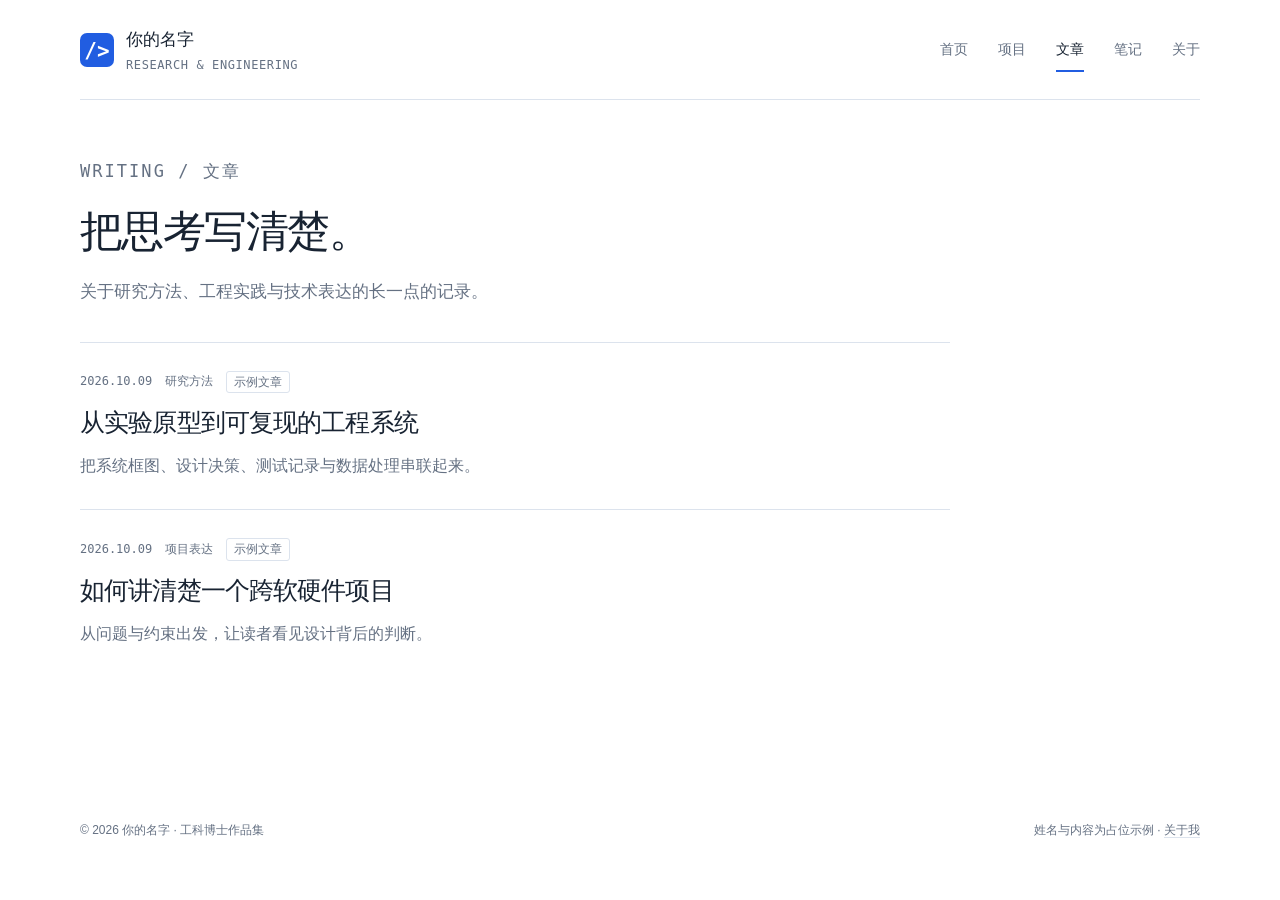
==== articles/index.html @ ed9ca331 "Add files via upload" ====
<!doctype html>
<html lang="zh-CN">
<head>
  <meta charset="utf-8">
  <meta name="viewport" content="width=device-width, initial-scale=1">
  <title>文章 · 你的名字</title>
  <meta name="description" content="研究方法、工程实践与技术表达的博客文章。">
  <meta name="theme-color" content="#215de1">
  <link rel="icon" type="image/svg+xml" href="data:image/svg+xml,%3Csvg xmlns='http://www.w3.org/2000/svg' viewBox='0 0 32 32'%3E%3Crect width='32' height='32' rx='7' fill='%23215de1'/%3E%3Cpath d='M12 8H8v16h4m8-16h4v16h-4M18 7l-4 18' fill='none' stroke='white' stroke-width='2'/%3E%3C/svg%3E">
  <link rel="stylesheet" href="../assets/engineering.css">
  <script src="../assets/site.js?v=2" defer></script>
</head>
<body>
  <a class="skip" href="#main">跳到主要内容</a>
  <div class="wrap">
    <header class="header">
      <a class="brand" href="../index.html" aria-label="你的名字，首页"><span class="brand-icon" aria-hidden="true">/&gt;</span><span>你的名字<small>RESEARCH &amp; ENGINEERING</small></span></a>
      <nav class="nav" aria-label="主导航"><a href="../index.html">首页</a><a href="../projects/index.html">项目</a><a href="../articles/index.html" aria-current="page">文章</a><a href="../notes/index.html">笔记</a><a href="../index.html#about">关于</a></nav>
    </header>
    <main id="main"><header class="page-intro"><p class="eyebrow">WRITING / 文章</p><h1>把思考写清楚。</h1><p>关于研究方法、工程实践与技术表达的长一点的记录。</p></header><section class="page-body article-list" aria-label="文章列表"><a class="writing-row" href="reproducible-engineering.html"><div class="meta"><time datetime="2026-10-09">2026.10.09</time><span>研究方法</span><span class="sample">示例文章</span></div><h2>从实验原型到可复现的工程系统</h2><p>把系统框图、设计决策、测试记录与数据处理串联起来。</p></a><a class="writing-row" href="telling-an-engineering-project.html"><div class="meta"><time datetime="2026-10-09">2026.10.09</time><span>项目表达</span><span class="sample">示例文章</span></div><h2>如何讲清楚一个跨软硬件项目</h2><p>从问题与约束出发，让读者看见设计背后的判断。</p></a></section></main>
    <footer class="footer"><span>© 2026 你的名字 · 工科博士作品集</span><span>姓名与内容为占位示例 · <a href="../index.html#about">关于我</a></span></footer>
  </div>
</body>
</html>
---- assets/engineering.css ----
@charset "UTF-8";
:root{--ink:#182332;--muted:#657183;--blue:#215de1;--line:#dce3ed;--light:#f5f7fb;--paper:#fff;--mono:"Cascadia Code",Consolas,monospace;font-family:Inter,"Segoe UI","PingFang SC","Microsoft YaHei",sans-serif;color:var(--ink);background:var(--paper);font-synthesis:none}
*{box-sizing:border-box}html{scroll-behavior:smooth;scroll-padding-top:28px}body{margin:0;font-size:16px;line-height:1.8}a{color:inherit;text-decoration:none}a:hover{color:var(--blue)}a:focus-visible,button:focus-visible{outline:3px solid var(--blue);outline-offset:5px}button{font:inherit;cursor:pointer}img,svg{max-width:100%;display:block}h1,h2,h3,p{margin:0}h1,h2,h3{line-height:1.4;font-weight:600;letter-spacing:-.035em}::selection{background:#dbe6ff}.wrap{max-width:1192px;margin:auto;padding:0 36px}.skip{position:absolute;left:20px;top:-90px;padding:12px;background:var(--ink);color:white;z-index:99}.skip:focus{top:10px}.header{height:100px;display:flex;align-items:center;justify-content:space-between;gap:24px;border-bottom:1px solid var(--line)}.brand{display:flex;align-items:center;gap:12px;font-size:17px;font-weight:650;white-space:nowrap}.brand-icon{background:var(--blue);color:white;width:34px;height:34px;border-radius:7px;display:grid;place-items:center;font-family:var(--mono);font-size:21px}.brand small{font:12px var(--mono);color:var(--muted);font-weight:400;display:block;letter-spacing:.05em;line-height:1.5}.nav{display:flex;gap:30px;align-items:center;font-size:14px}.nav a{color:var(--muted);padding:12px 0;position:relative}.nav a[aria-current="page"]{font-weight:600;color:var(--ink)}.nav a[aria-current="page"]:after{content:"";height:2px;background:var(--blue);position:absolute;bottom:2px;left:0;right:0}.eyebrow{font:12px/1.6 var(--mono);letter-spacing:.12em;color:var(--blue)}.hero{display:grid;grid-template-columns:1.25fr 1fr;align-items:center;gap:56px;padding:76px 0 60px}.hero h1{font-size:clamp(38px,4.1vw,57px);letter-spacing:-.055em;line-height:1.4;margin:24px 0}.hero h1 span{color:var(--blue)}.hero-description{font-size:17px;max-width:510px;color:var(--muted);line-height:1.9}.hero-name{font-size:14px;margin-top:22px;color:var(--muted)}.hero-name strong{color:var(--ink);font-weight:550}.actions{display:flex;gap:12px;margin-top:27px;flex-wrap:wrap}.button{display:inline-flex;align-items:center;justify-content:center;min-height:46px;padding:10px 21px;border:1px solid var(--line);border-radius:5px;font-size:14px;font-weight:550}.button.primary{background:var(--blue);color:white;border-color:var(--blue)}.button.primary:hover{background:#1249bd}.button:hover{background:var(--light)}.research-board{border:1px solid #d3deef;border-radius:8px;background:#f7f9fd;overflow:hidden}.board-title{display:flex;justify-content:space-between;gap:12px;border-bottom:1px solid #dbe3f0;padding:15px 20px;font:12px/1.5 var(--mono);color:var(--muted)}.board-title b{font-weight:500;color:var(--blue)}.board-grid{padding:23px;background-image:radial-gradient(#d9e1ee .8px,transparent .8px);background-size:14px 14px}.flow-row{display:grid;grid-template-columns:1fr 26px 1fr;align-items:center}.flow-cell{padding:19px 16px;border:1px solid #cbd8ee;border-radius:5px;background:white}.flow-cell small{font:11px var(--mono);color:var(--blue);display:block;letter-spacing:.06em;margin-bottom:8px}.flow-cell strong{font-size:17px;font-weight:550;display:block}.flow-cell span{font-size:12px;color:var(--muted)}.connector{height:1px;background:#7d9bcc;position:relative}.connector:after{content:"";position:absolute;right:0;top:-3px;border-left:5px solid #7d9bcc;border-top:3px solid transparent;border-bottom:3px solid transparent}.flow-return{font:12px var(--mono);color:#6c829e;padding:16px 0;text-align:center}.board-caption{padding:13px 20px;border-top:1px solid #dbe3f0;display:flex;justify-content:space-between;gap:10px;font-size:12px;color:var(--muted)}.discipline-bar{display:flex;gap:28px;align-items:center;padding:20px 0 25px;border-bottom:1px solid var(--line);color:var(--muted);font:12px var(--mono);letter-spacing:.08em;flex-wrap:wrap}.discipline-bar span:first-child{color:var(--ink);letter-spacing:0;font:14px "Microsoft YaHei",sans-serif;margin-right:auto}.section{padding:46px 0 52px;border-bottom:1px solid var(--line)}.section-head{display:flex;justify-content:space-between;align-items:baseline;gap:20px;margin-bottom:25px}.section-head h2{font-size:26px}.section-head h2 small{font:12px var(--mono);color:var(--blue);margin-right:14px;vertical-align:middle}.text-link{font-size:14px;border-bottom:1px solid #bac6d8;white-space:nowrap}.project-grid{display:grid;grid-template-columns:1fr 1fr;gap:30px 28px}.project-card{min-width:0;display:block;border:1px solid var(--line);border-radius:7px;overflow:hidden;transition:box-shadow .2s,border-color .2s;background:white}.project-card:hover{border-color:#8ba7dc;box-shadow:0 6px 22px #1d3f8310}.project-cover{aspect-ratio:1.83;background:#f2f5fa;overflow:hidden;display:grid;place-items:center;border-bottom:1px solid var(--line)}.project-cover svg{width:100%;height:100%}.project-info{padding:22px 24px 24px}.project-top{display:flex;justify-content:space-between;gap:10px;margin-bottom:10px}.category{font:12px var(--mono);color:var(--blue)}.sample{font-size:12px;color:var(--muted);border:1px solid var(--line);border-radius:3px;padding:0 7px;line-height:1.7}.project-info h3{font-size:22px;margin-bottom:9px}.project-info p{font-size:14px;color:var(--muted);line-height:1.85}.tags{display:flex;flex-wrap:wrap;gap:8px;margin-top:17px}.tags span{font-size:12px;background:var(--light);padding:3px 9px;color:var(--muted);border-radius:3px}.writing-layout{display:grid;grid-template-columns:1.6fr 1fr;gap:56px}.writing-row{display:block;border-top:1px solid var(--line);padding:22px 0}.writing-row:first-child{border-top:0;padding-top:0}.writing-row h3{font-size:21px;margin:10px 0 8px}.writing-row p{font-size:14px;color:var(--muted)}.meta{font-size:12px;color:var(--muted);display:flex;align-items:center;gap:13px;flex-wrap:wrap}.meta time{font-family:var(--mono)}.note-box{padding:26px;background:var(--light);border-radius:6px}.note-box h3{font-size:17px;font-weight:550;margin-bottom:15px}.note-link{display:block;border-top:1px solid var(--line);padding:15px 0;font-size:15px}.note-link:last-child{padding-bottom:0}.note-link small{font:11px var(--mono);color:var(--blue);display:block;margin-bottom:3px}.about{display:grid;grid-template-columns:1fr 1.5fr;gap:64px}.about h2{font-size:30px;margin:15px 0}.about-copy p{font-size:16px;color:var(--muted)}.about-copy p+p{margin-top:14px}.profile-fields{display:grid;grid-template-columns:1fr 1fr;gap:18px;margin-top:26px;border-top:1px solid var(--line);padding-top:22px}.profile-fields dt{font-size:12px;color:var(--muted)}.profile-fields dd{font-size:14px;margin:3px 0 0}.footer{display:flex;justify-content:space-between;gap:24px;align-items:center;font-size:12px;color:var(--muted);padding:28px 0 36px}.footer a{border-bottom:1px solid var(--line)}.page-intro{padding:58px 0 34px;max-width:770px}.page-intro h1{font-size:43px;margin:16px 0}.page-intro p{color:var(--muted);font-size:17px}.page-body{padding-bottom:68px;min-height:50vh}.filter-bar{display:flex;align-items:center;justify-content:space-between;gap:20px;margin:2px 0 26px;flex-wrap:wrap}.filters{display:flex;gap:9px;flex-wrap:wrap}.filter{border:1px solid var(--line);background:white;color:var(--muted);border-radius:4px;padding:7px 16px;font-size:14px;min-height:40px}.filter[aria-pressed="true"]{background:var(--ink);border-color:var(--ink);color:white}.filter:hover{border-color:var(--ink)}.count{color:var(--muted);font-size:13px}.note-grid{display:grid;grid-template-columns:repeat(3,1fr);gap:20px}.note-card{padding:24px;border:1px solid var(--line);border-top:3px solid #7298e9;border-radius:4px;display:flex;flex-direction:column;min-width:0}.note-card h2{font-size:22px;margin:18px 0 12px}.note-card p{font-size:14px;color:var(--muted)}.note-card .tags{margin-top:auto;padding-top:20px}.article-list{max-width:870px}.article-list .writing-row{padding:28px 0;border-top:1px solid var(--line)}.article-list .writing-row h2{font-size:25px;margin:12px 0}.article-list .writing-row p{font-size:16px}.reading{max-width:800px;margin:auto;padding-bottom:64px}.breadcrumb{display:inline-block;font-size:14px;color:var(--muted);margin-top:32px;border-bottom:1px solid var(--line)}.detail-header{padding:32px 0}.detail-header h1{font-size:clamp(30px,4vw,43px);margin:18px 0;line-height:1.45}.detail-header .summary{font-size:17px;color:var(--muted);margin-bottom:22px}.detail-visual{border:1px solid var(--line);border-radius:7px;overflow:hidden;margin-bottom:28px}.detail-visual svg{width:100%;height:auto}.notice{border-left:3px solid var(--blue);background:var(--light);padding:14px 18px;font-size:13px;color:var(--muted);margin:0 0 28px}.prose{font-size:17px;line-height:2}.prose h2{font-size:25px;margin:32px 0 16px}.prose h3{font-size:20px;margin:26px 0 12px}.prose p{margin:0 0 18px}.prose ul,.prose ol{padding-left:26px;margin:16px 0 24px}.prose li{padding-left:4px;margin-bottom:8px}.prose blockquote{margin:28px 0;padding:8px 0 8px 24px;border-left:2px solid var(--blue);color:var(--blue);font-size:21px}.prose a{color:var(--blue);text-decoration:underline;text-underline-offset:4px}.prose pre{font:13px/1.9 var(--mono);background:var(--light);border:1px solid var(--line);padding:22px;border-radius:5px;overflow:auto;max-width:100%}.prose code{font-family:var(--mono);font-size:.86em}.facts{display:grid;grid-template-columns:repeat(3,1fr);gap:22px;padding:22px 0;border-top:1px solid var(--line);border-bottom:1px solid var(--line);margin:0 0 30px}.facts dt{font-size:12px;color:var(--muted);margin-bottom:5px}.facts dd{margin:0;font-size:14px}.detail-end{margin-top:42px;padding-top:24px;border-top:1px solid var(--line);display:flex;justify-content:space-between;gap:20px;font-size:14px}.asset-caption{font-size:12px;color:var(--muted);margin:-17px 0 28px}.empty{padding:30px;color:var(--muted);background:var(--light)}[hidden]{display:none!important}
@media(max-width:900px){.hero{gap:32px;grid-template-columns:1.1fr 1fr}.hero h1{font-size:42px}.flow-cell{padding:14px 10px}.flow-cell strong{font-size:15px}.board-grid{padding:18px}.writing-layout{gap:30px}.note-grid{grid-template-columns:1fr 1fr}.nav{gap:24px}.about{gap:40px}}
@media(max-width:720px){.wrap{padding:0 24px}.header{height:auto;min-height:100px;gap:12px;padding:18px 0;flex-wrap:wrap}.nav{gap:25px}.hero{grid-template-columns:1fr;padding:43px 0 35px;gap:30px}.hero h1{font-size:44px;margin:20px 0}.hero-description{font-size:16px}.research-board{max-width:100%}.board-grid{padding:20px}.flow-cell{padding:16px}.discipline-bar{gap:16px;font-size:11px}.discipline-bar span:first-child{width:100%;margin:0}.section{padding:34px 0 40px}.section-head h2{font-size:24px}.project-grid{gap:20px}.project-info{padding:18px}.project-info h3{font-size:20px}.writing-layout{grid-template-columns:1fr;gap:22px}.about{grid-template-columns:1fr;gap:12px}.page-intro{padding:42px 0 30px}.page-intro h1{font-size:37px}.page-intro p{font-size:16px}.facts{grid-template-columns:1fr;gap:14px}.prose{font-size:16px}.prose h2{font-size:23px}.footer{flex-wrap:wrap;gap:10px}.note-grid{grid-template-columns:1fr}.note-card{min-height:0}.detail-header h1{font-size:32px}}
@media(max-width:500px){.wrap{padding:0 20px}.header{display:block;padding:17px 0 10px}.brand{font-size:16px;gap:10px}.brand small{display:inline-block;margin-left:10px;font-size:10px}.brand-icon{width:30px;height:30px;font-size:19px}.nav{justify-content:space-between;gap:14px;margin-top:11px}.nav a{padding:7px 0;font-size:14px}.hero h1{font-size:36px;line-height:1.45}.hero-name{font-size:13px}.eyebrow{font-size:11px}.board-title{padding:12px 16px;font-size:11px}.board-grid{padding:16px}.flow-cell{padding:14px 12px}.flow-cell strong{font-size:15px}.flow-cell small{font-size:10px}.flow-cell span{font-size:11px}.board-caption{font-size:11px;padding:11px 16px}.project-grid{grid-template-columns:1fr;gap:24px}.project-info{padding:21px}.project-info h3{font-size:21px}.section-head h2{font-size:23px}.section-head h2 small{margin-right:10px}.text-link{font-size:13px}.section-head{gap:10px}.profile-fields{grid-template-columns:1fr}.note-box{padding:22px}.detail-header h1{font-size:29px}.detail-end{flex-wrap:wrap}.prose pre{padding:16px;font-size:12px}.article-list .writing-row h2{font-size:23px}.footer span{max-width:100%}.filter{padding:7px 13px}.count{font-size:12px}}
@media(prefers-reduced-motion:reduce){html{scroll-behavior:auto}*{transition:none!important}}
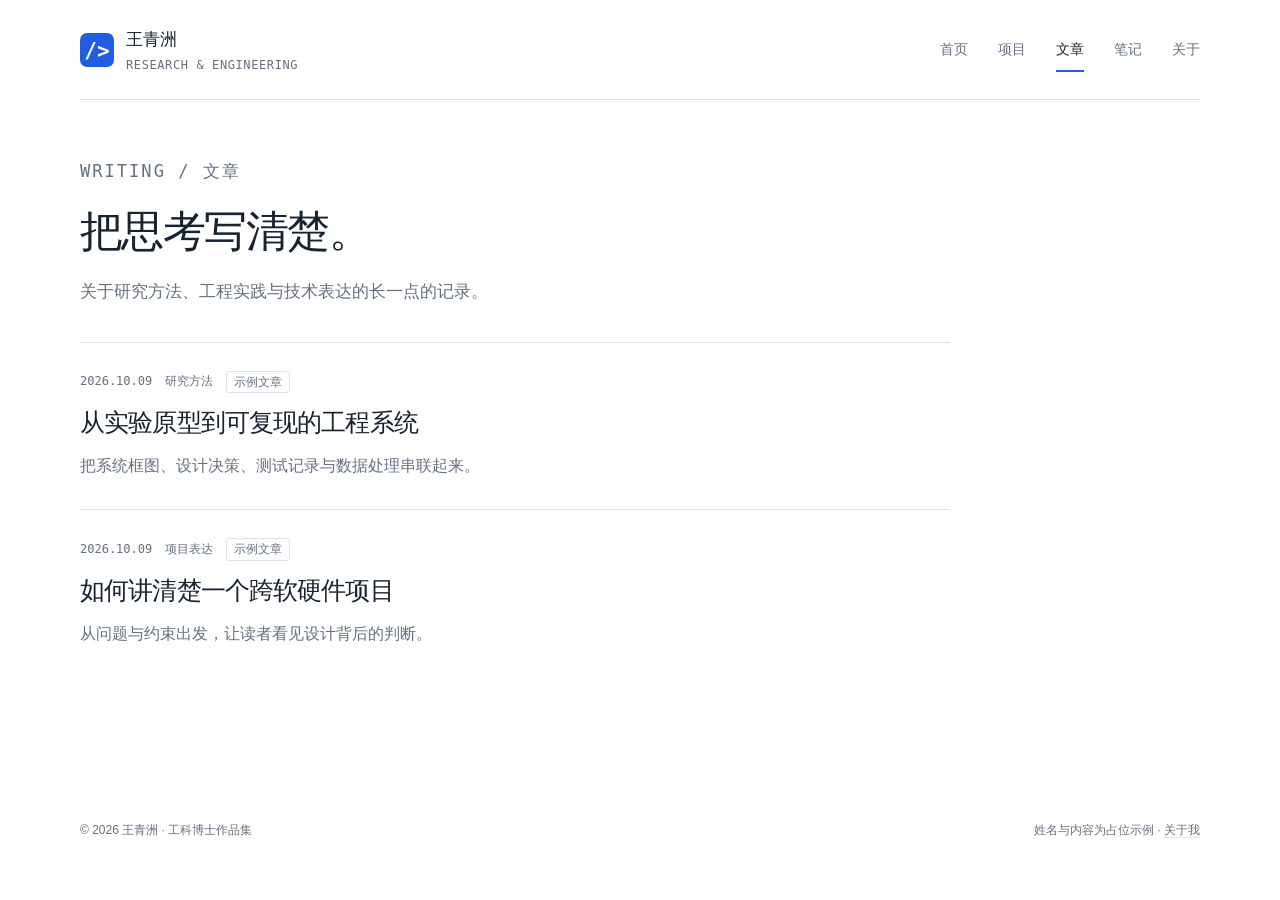
==== commit be024ca9: "Update index.html" ====
--- a/articles/index.html
+++ b/articles/index.html
@@ -3,7 +3,7 @@
 <head>
   <meta charset="utf-8">
   <meta name="viewport" content="width=device-width, initial-scale=1">
-  <title>文章 · 你的名字</title>
+  <title>文章 · 王青洲</title>
   <meta name="description" content="研究方法、工程实践与技术表达的博客文章。">
   <meta name="theme-color" content="#215de1">
   <link rel="icon" type="image/svg+xml" href="data:image/svg+xml,%3Csvg xmlns='http://www.w3.org/2000/svg' viewBox='0 0 32 32'%3E%3Crect width='32' height='32' rx='7' fill='%23215de1'/%3E%3Cpath d='M12 8H8v16h4m8-16h4v16h-4M18 7l-4 18' fill='none' stroke='white' stroke-width='2'/%3E%3C/svg%3E">
@@ -14,11 +14,11 @@
   <a class="skip" href="#main">跳到主要内容</a>
   <div class="wrap">
     <header class="header">
-      <a class="brand" href="../index.html" aria-label="你的名字，首页"><span class="brand-icon" aria-hidden="true">/&gt;</span><span>你的名字<small>RESEARCH &amp; ENGINEERING</small></span></a>
+      <a class="brand" href="../index.html" aria-label="王青洲，首页"><span class="brand-icon" aria-hidden="true">/&gt;</span><span>王青洲<small>RESEARCH &amp; ENGINEERING</small></span></a>
       <nav class="nav" aria-label="主导航"><a href="../index.html">首页</a><a href="../projects/index.html">项目</a><a href="../articles/index.html" aria-current="page">文章</a><a href="../notes/index.html">笔记</a><a href="../index.html#about">关于</a></nav>
     </header>
     <main id="main"><header class="page-intro"><p class="eyebrow">WRITING / 文章</p><h1>把思考写清楚。</h1><p>关于研究方法、工程实践与技术表达的长一点的记录。</p></header><section class="page-body article-list" aria-label="文章列表"><a class="writing-row" href="reproducible-engineering.html"><div class="meta"><time datetime="2026-10-09">2026.10.09</time><span>研究方法</span><span class="sample">示例文章</span></div><h2>从实验原型到可复现的工程系统</h2><p>把系统框图、设计决策、测试记录与数据处理串联起来。</p></a><a class="writing-row" href="telling-an-engineering-project.html"><div class="meta"><time datetime="2026-10-09">2026.10.09</time><span>项目表达</span><span class="sample">示例文章</span></div><h2>如何讲清楚一个跨软硬件项目</h2><p>从问题与约束出发，让读者看见设计背后的判断。</p></a></section></main>
-    <footer class="footer"><span>© 2026 你的名字 · 工科博士作品集</span><span>姓名与内容为占位示例 · <a href="../index.html#about">关于我</a></span></footer>
+    <footer class="footer"><span>© 2026 王青洲 · 工科博士作品集</span><span>姓名与内容为占位示例 · <a href="../index.html#about">关于我</a></span></footer>
   </div>
 </body>
 </html>
